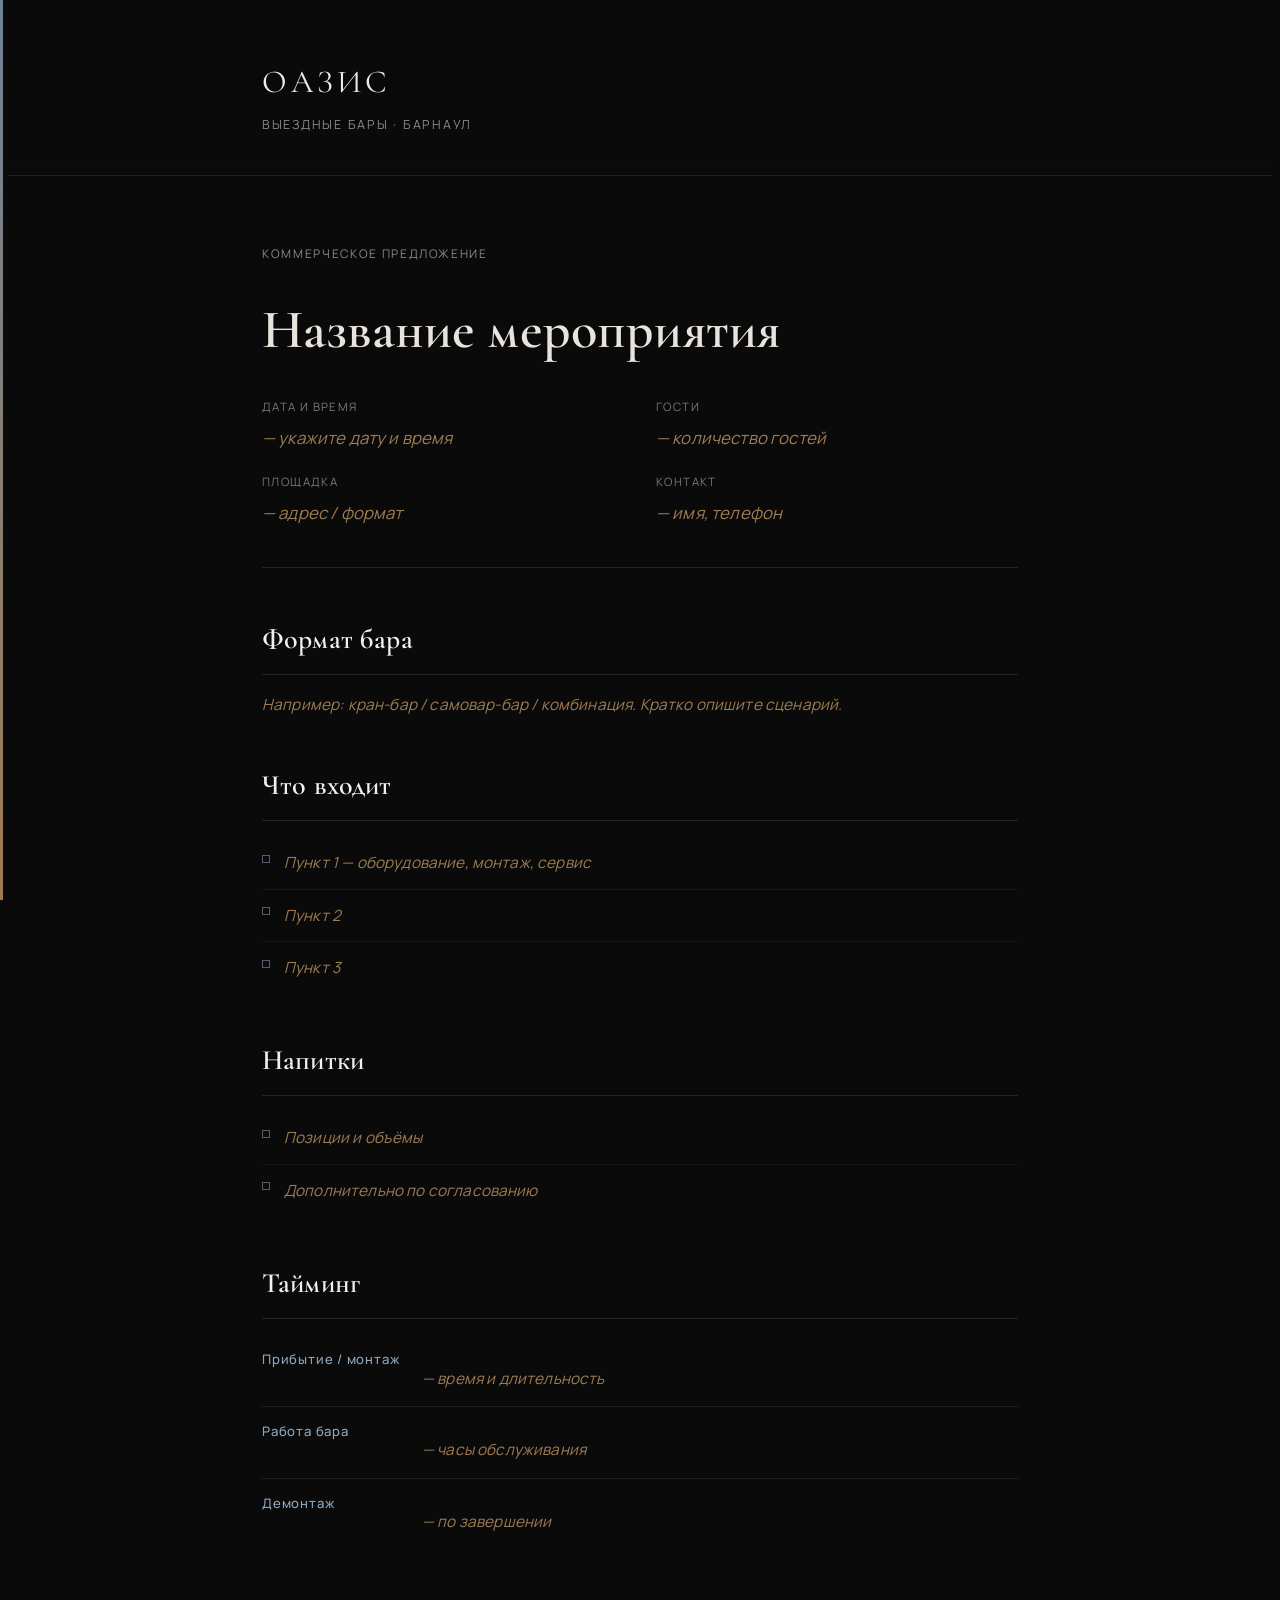
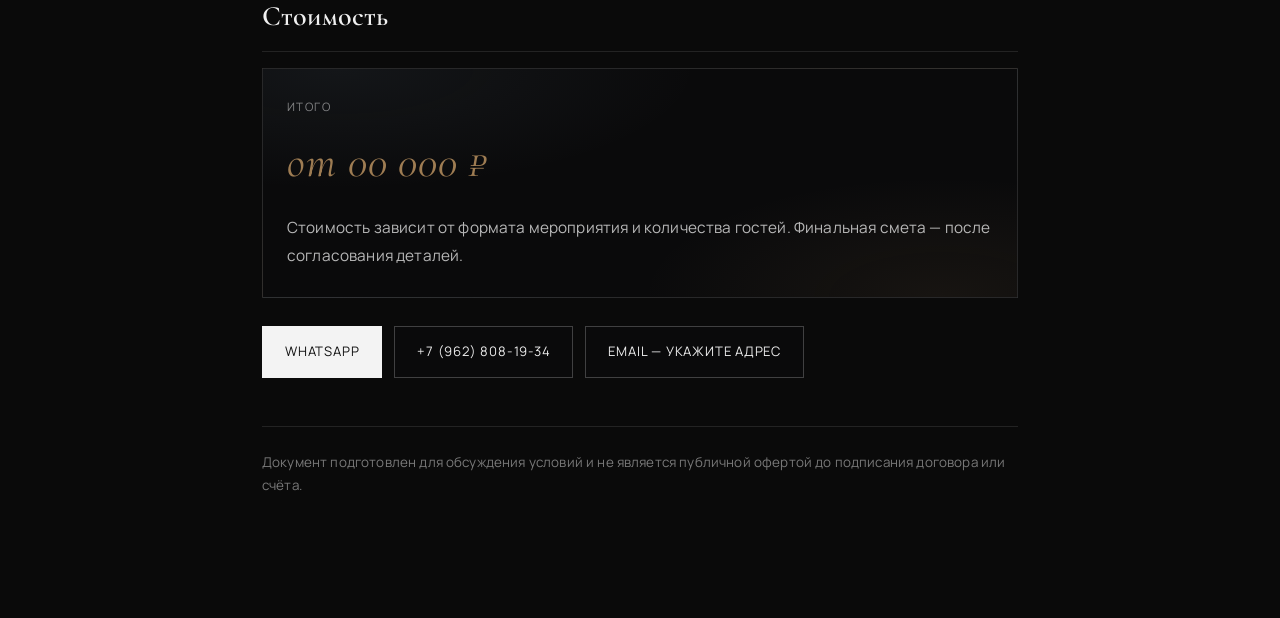
==== proposal-template.html @ 6811b1ee "Add files via upload" ====
<!DOCTYPE html>
<!--
  Шаблон КП «Оазис»: скопируйте proposal-template.html + proposal-template.css в новую папку
  и замените тексты внутри блоков. Дизайн совпадает с главной страницей (шрифты, фон, акценты).
-->
<html lang="ru">
<head>
  <meta charset="UTF-8">
  <meta name="viewport" content="width=device-width, initial-scale=1.0">
  <title>Коммерческое предложение — Оазис</title>
  <link href="https://fonts.googleapis.com/css2?family=Cormorant+Garamond:wght@500;600;700&family=Manrope:wght@400;500;600&display=swap" rel="stylesheet">
  <link rel="stylesheet" href="proposal-template.css">
</head>
<body class="proposal-page">

<div class="proposal-line" aria-hidden="true"></div>

<header class="proposal-header">
  <div class="proposal-container">
    <a href="index.html" class="proposal-brand proposal-brand--home" aria-label="Оазис — на главную страницу">ОАЗИС</a>
    <div class="proposal-tagline">Выездные бары · Барнаул</div>
  </div>
</header>

<main class="proposal-main">
  <div class="proposal-container">

    <p class="proposal-kicker">Коммерческое предложение</p>
    <!-- Замените заголовок на название мероприятия клиента -->
    <h1 class="proposal-event-title">Название мероприятия</h1>

    <div class="proposal-meta">
      <div class="proposal-meta-item">
        <label>Дата и время</label>
        <p><span class="proposal-placeholder">— укажите дату и время</span></p>
      </div>
      <div class="proposal-meta-item">
        <label>Гости</label>
        <p><span class="proposal-placeholder">— количество гостей</span></p>
      </div>
      <div class="proposal-meta-item">
        <label>Площадка</label>
        <p><span class="proposal-placeholder">— адрес / формат</span></p>
      </div>
      <div class="proposal-meta-item">
        <label>Контакт</label>
        <p><span class="proposal-placeholder">— имя, телефон</span></p>
      </div>
    </div>

    <section class="proposal-section" aria-labelledby="sec-format">
      <h2 id="sec-format">Формат бара</h2>
      <p><span class="proposal-placeholder">Например: кран-бар / самовар-бар / комбинация. Кратко опишите сценарий.</span></p>
    </section>

    <section class="proposal-section" aria-labelledby="sec-includes">
      <h2 id="sec-includes">Что входит</h2>
      <ul class="proposal-list">
        <li><span class="proposal-placeholder">Пункт 1 — оборудование, монтаж, сервис</span></li>
        <li><span class="proposal-placeholder">Пункт 2</span></li>
        <li><span class="proposal-placeholder">Пункт 3</span></li>
      </ul>
    </section>

    <section class="proposal-section" aria-labelledby="sec-drinks">
      <h2 id="sec-drinks">Напитки</h2>
      <ul class="proposal-list">
        <li><span class="proposal-placeholder">Позиции и объёмы</span></li>
        <li><span class="proposal-placeholder">Дополнительно по согласованию</span></li>
      </ul>
    </section>

    <section class="proposal-section" aria-labelledby="sec-timing">
      <h2 id="sec-timing">Тайминг</h2>
      <div class="proposal-timing">
        <div class="proposal-timing-row">
          <div class="proposal-time">Прибытие / монтаж</div>
          <p><span class="proposal-placeholder">— время и длительность</span></p>
        </div>
        <div class="proposal-timing-row">
          <div class="proposal-time">Работа бара</div>
          <p><span class="proposal-placeholder">— часы обслуживания</span></p>
        </div>
        <div class="proposal-timing-row">
          <div class="proposal-time">Демонтаж</div>
          <p><span class="proposal-placeholder">— по завершении</span></p>
        </div>
      </div>
    </section>

    <section class="proposal-section" aria-labelledby="sec-price">
      <h2 id="sec-price">Стоимость</h2>
      <div class="proposal-price-block">
        <div class="proposal-price-label">Итого</div>
        <div class="proposal-price-value"><span class="proposal-placeholder">от 00 000 ₽</span></div>
        <p class="proposal-price-note">Стоимость зависит от формата мероприятия и количества гостей. Финальная смета — после согласования деталей.</p>
      </div>

      <div class="proposal-cta">
        <a class="proposal-btn proposal-btn--primary" href="https://wa.me/79628081934" target="_blank" rel="noopener noreferrer">WhatsApp</a>
        <a class="proposal-btn" href="tel:+79628081934">+7 (962) 808-19-34</a>
        <a class="proposal-btn" href="#">Email — укажите адрес</a>
      </div>
    </section>

    <p class="proposal-footer-note">
      Документ подготовлен для обсуждения условий и не является публичной офертой до подписания договора или счёта.
    </p>

  </div>
</main>

</body>
</html>
---- proposal-template.css ----
/* Оазис — шаблон КП (тот же визуальный язык, что и на сайте) */
.proposal-page{
  --font-heading:'Cormorant Garamond',serif;
  --font-body:'Manrope',sans-serif;
  --text-main:rgba(255,255,255,0.92);
  --text-muted:rgba(255,255,255,0.7);
  --cold-accent:#8ca7bf;
  --warm-accent:#b8915f;
  background:#0a0a0a;
  color:var(--text-main);
  font-family:var(--font-body);
  line-height:1.65;
  letter-spacing:.01em;
  -webkit-font-smoothing:antialiased;
  min-height:100vh;
}

.proposal-page *{box-sizing:border-box;}

.proposal-line{
  position:fixed;
  left:0;
  top:0;
  width:3px;
  height:100vh;
  background:linear-gradient(#6f8398,#9f7a52);
  z-index:50;
}

.proposal-container{
  max-width:820px;
  margin:0 auto;
  padding:0 32px;
}

.proposal-header{
  padding:48px 0 40px;
  border-bottom:1px solid rgba(255,255,255,0.1);
  background:linear-gradient(180deg,rgba(8,8,9,0.5),transparent);
}

.proposal-brand{
  font-family:var(--font-heading);
  font-size:clamp(1.5rem,3vw,2rem);
  letter-spacing:.12em;
  color:#fff;
}

.proposal-brand--home{
  text-decoration:none;
  color:inherit;
  display:inline-block;
  transition:opacity .25s ease,color .25s ease;
}

.proposal-brand--home:hover{
  opacity:.9;
  color:rgba(252,248,242,0.98);
}

.proposal-tagline{
  margin-top:6px;
  font-size:.78rem;
  letter-spacing:.14em;
  text-transform:uppercase;
  color:rgba(255,255,255,0.52);
}

.proposal-main{
  padding:56px 0 100px;
}

.proposal-kicker{
  font-size:.74rem;
  letter-spacing:.14em;
  text-transform:uppercase;
  color:rgba(255,255,255,0.52);
  margin-bottom:14px;
}

.proposal-event-title{
  font-family:var(--font-heading);
  font-size:clamp(2.2rem,5vw,3.4rem);
  font-weight:600;
  line-height:1.12;
  color:rgba(241,236,229,0.96);
  margin-bottom:36px;
}

.proposal-meta{
  display:grid;
  grid-template-columns:1fr 1fr;
  gap:20px 32px;
  margin-bottom:48px;
  padding-bottom:40px;
  border-bottom:1px solid rgba(255,255,255,0.1);
}

.proposal-meta-item label{
  display:block;
  font-size:.72rem;
  letter-spacing:.12em;
  text-transform:uppercase;
  color:rgba(255,255,255,0.45);
  margin-bottom:8px;
}

.proposal-meta-item p{
  margin:0;
  font-size:1.05rem;
  color:rgba(255,255,255,0.88);
}

.proposal-section{
  margin-bottom:44px;
}

.proposal-section h2{
  font-family:var(--font-heading);
  font-size:clamp(1.35rem,2.4vw,1.75rem);
  font-weight:600;
  color:rgba(255,255,255,0.94);
  margin-bottom:16px;
  padding-bottom:12px;
  border-bottom:1px solid rgba(255,255,255,0.1);
}

.proposal-section p,
.proposal-section li{
  color:var(--text-muted);
  font-size:clamp(.95rem,1.2vw,1.05rem);
  line-height:1.78;
}

.proposal-section p{margin-bottom:12px;}
.proposal-section p:last-child{margin-bottom:0;}

.proposal-list{
  list-style:none;
  margin:0;
  padding:0;
}

.proposal-list li{
  position:relative;
  padding:12px 0 12px 22px;
  border-bottom:1px solid rgba(255,255,255,0.06);
}

.proposal-list li:last-child{border-bottom:none;}

.proposal-list li::before{
  content:"";
  position:absolute;
  left:0;
  top:1.15em;
  width:6px;
  height:6px;
  border:1px solid rgba(140,167,191,0.55);
}

.proposal-timing{
  display:grid;
  gap:0;
}

.proposal-timing-row{
  display:grid;
  grid-template-columns:140px 1fr;
  gap:20px;
  padding:14px 0;
  border-bottom:1px solid rgba(255,255,255,0.08);
}

.proposal-timing-row:last-child{border-bottom:none;}

.proposal-time{
  font-size:.82rem;
  letter-spacing:.06em;
  color:var(--cold-accent);
  font-weight:500;
}

.proposal-price-block{
  margin-top:8px;
  padding:28px 24px;
  border:1px solid rgba(255,255,255,0.12);
  background:
    radial-gradient(600px 200px at 10% 0%,rgba(140,167,191,0.08),transparent 60%),
    radial-gradient(500px 200px at 90% 100%,rgba(184,145,95,0.08),transparent 60%),
    rgba(12,12,14,0.55);
  transition:border-color .25s ease,transform .25s ease,box-shadow .25s ease;
}

.proposal-price-block:hover{
  border-color:rgba(255,255,255,0.2);
  transform:translateY(-2px);
  box-shadow:0 18px 48px rgba(0,0,0,0.35);
}

.proposal-price-label{
  font-size:.72rem;
  letter-spacing:.12em;
  text-transform:uppercase;
  color:rgba(255,255,255,0.48);
  margin-bottom:10px;
}

.proposal-price-value{
  font-family:var(--font-heading);
  font-size:clamp(2rem,4vw,2.75rem);
  color:rgba(241,236,229,0.96);
  letter-spacing:.02em;
  margin-bottom:8px;
}

.proposal-price-note{
  font-size:.88rem;
  color:rgba(255,255,255,0.52);
  line-height:1.65;
}

.proposal-cta{
  display:flex;
  flex-wrap:wrap;
  gap:12px;
  margin-top:28px;
}

.proposal-btn{
  display:inline-flex;
  align-items:center;
  justify-content:center;
  padding:14px 22px;
  text-decoration:none;
  font-size:.82rem;
  letter-spacing:.06em;
  text-transform:uppercase;
  border:1px solid rgba(255,255,255,0.22);
  color:rgba(255,255,255,0.92);
  background:rgba(12,12,14,0.55);
  transition:border-color .25s ease,background .25s ease,color .25s ease,transform .25s ease;
}

.proposal-btn:hover{
  transform:translateY(-2px);
  border-color:rgba(255,255,255,0.38);
  background:rgba(18,18,20,0.85);
  color:#fff;
}

.proposal-btn--primary{
  background:rgba(255,255,255,0.95);
  color:#111;
  border-color:transparent;
}

.proposal-btn--primary:hover{
  background:#fff;
}

.proposal-footer-note{
  margin-top:48px;
  padding-top:24px;
  border-top:1px solid rgba(255,255,255,0.1);
  font-size:.84rem;
  color:rgba(255,255,255,0.45);
  line-height:1.7;
}

.proposal-placeholder{
  color:rgba(184,145,95,0.85);
  font-style:italic;
}

@media(max-width:720px){
  .proposal-container{padding:0 20px;}
  .proposal-meta{grid-template-columns:1fr;}
  .proposal-timing-row{grid-template-columns:1fr;gap:6px;}
  .proposal-cta{flex-direction:column;}
  .proposal-btn{width:100%;}
}

@media print{
  .proposal-line{display:none;}
  .proposal-page{background:#fff;color:#111;}
  .proposal-brand,.proposal-event-title,.proposal-section h2,.proposal-price-value{color:#111;}
  .proposal-section p,.proposal-section li,.proposal-meta-item p,.proposal-price-note,.proposal-footer-note{color:#333;}
  .proposal-header,.proposal-meta,.proposal-section h2{border-color:#ddd;}
  .proposal-price-block{border-color:#ccc;background:#f9f9f9;}
  .proposal-btn{border-color:#ccc;color:#111;}
}
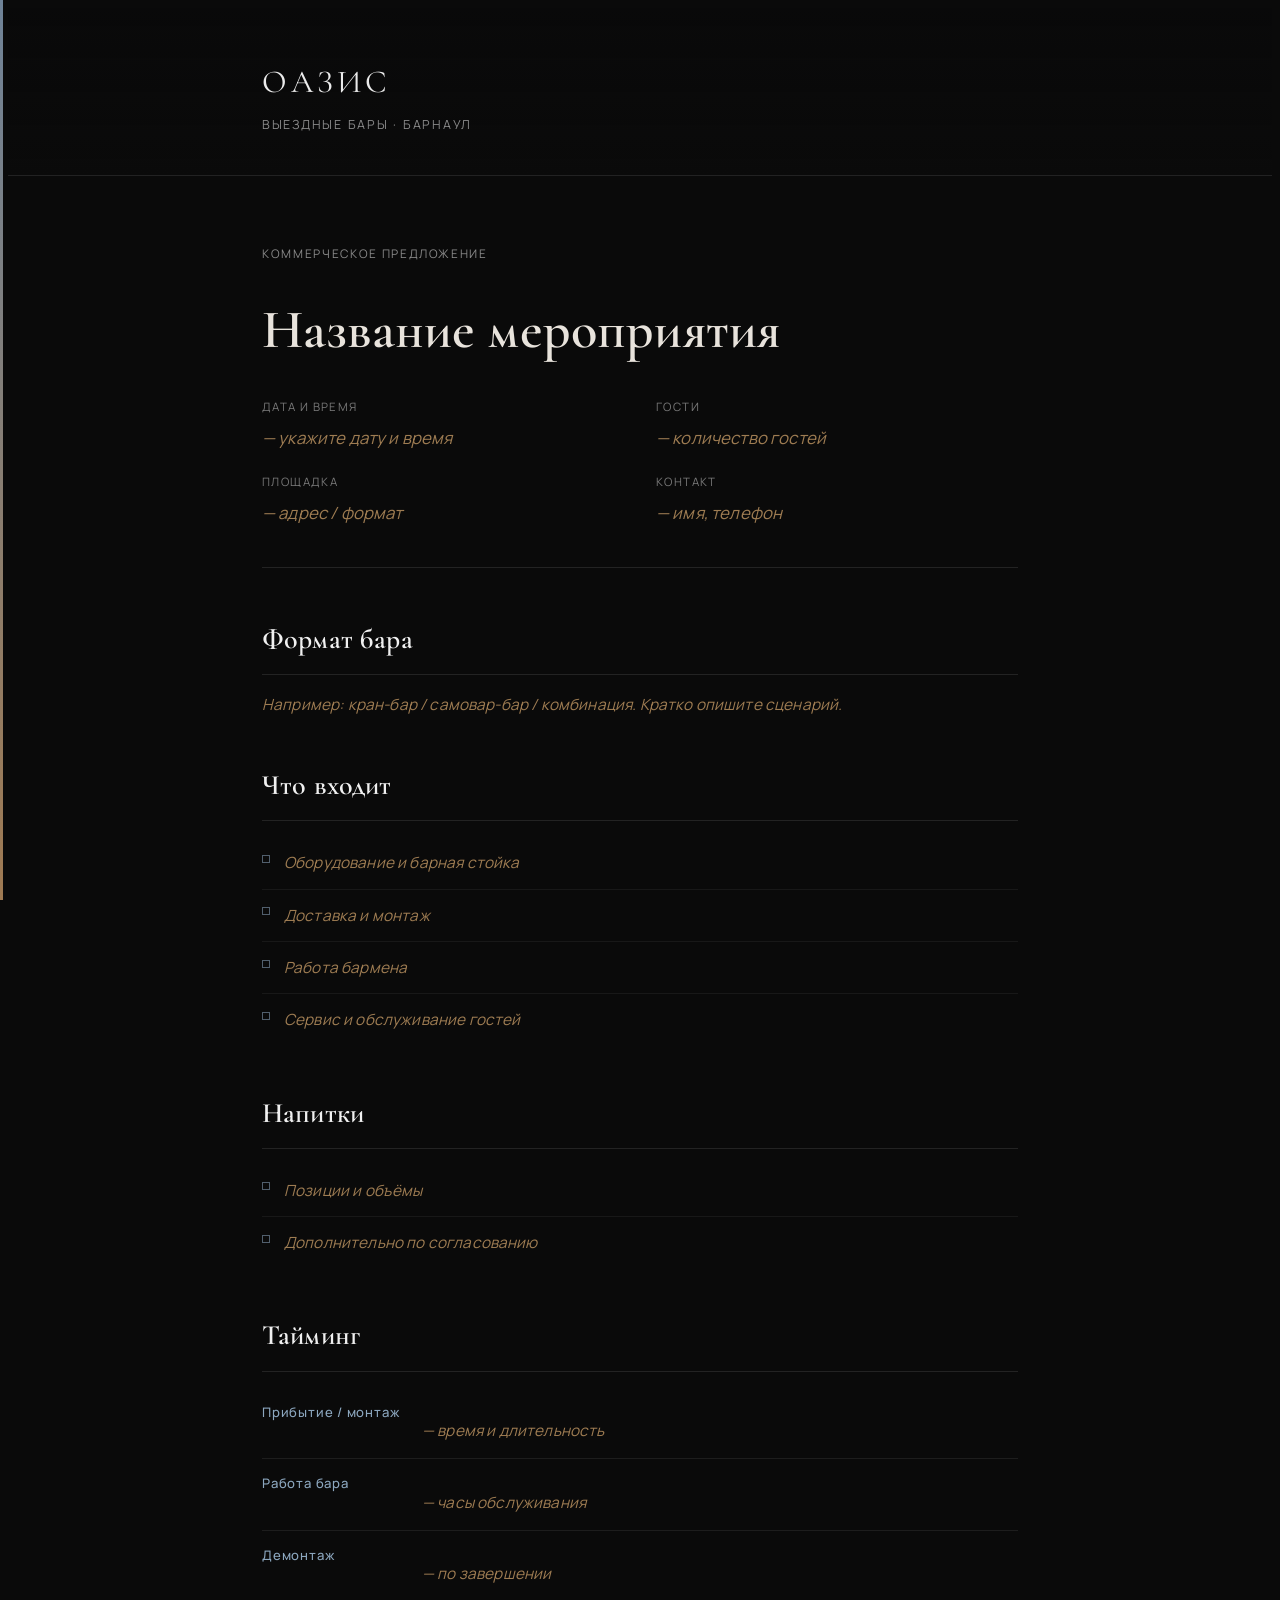
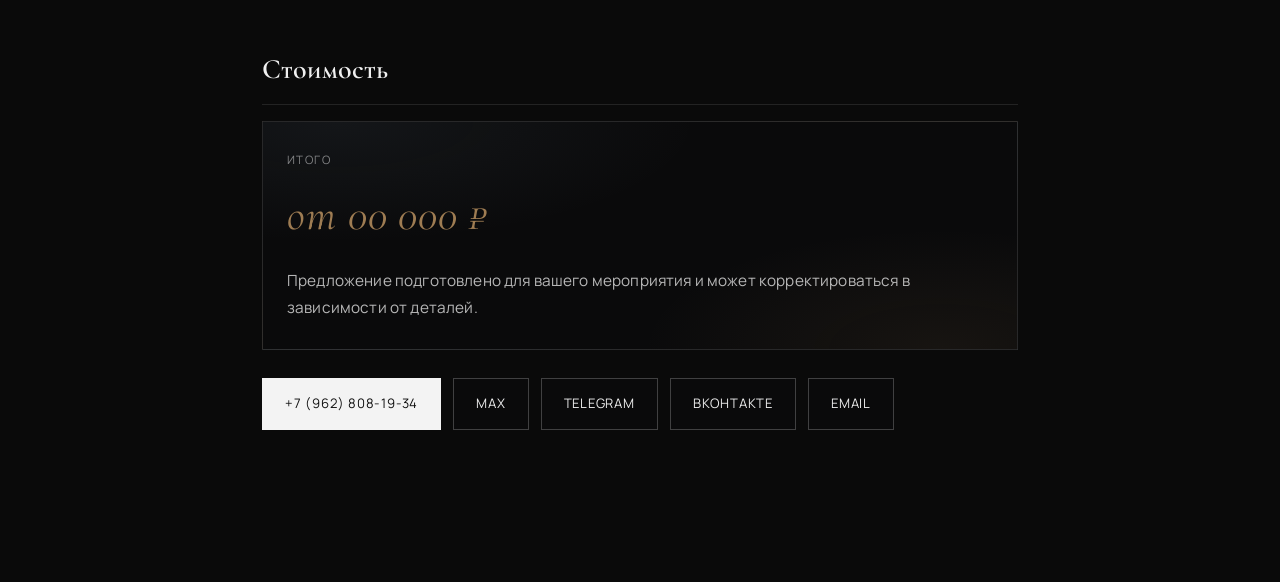
==== commit 0238a64c: "Add files via upload" ====
--- a/proposal-template.html
+++ b/proposal-template.html
@@ -56,9 +56,10 @@
     <section class="proposal-section" aria-labelledby="sec-includes">
       <h2 id="sec-includes">Что входит</h2>
       <ul class="proposal-list">
-        <li><span class="proposal-placeholder">Пункт 1 — оборудование, монтаж, сервис</span></li>
-        <li><span class="proposal-placeholder">Пункт 2</span></li>
-        <li><span class="proposal-placeholder">Пункт 3</span></li>
+        <li><span class="proposal-placeholder">Оборудование и барная стойка</span></li>
+        <li><span class="proposal-placeholder">Доставка и монтаж</span></li>
+        <li><span class="proposal-placeholder">Работа бармена</span></li>
+        <li><span class="proposal-placeholder">Сервис и обслуживание гостей</span></li>
       </ul>
     </section>
 
@@ -93,19 +94,17 @@
       <div class="proposal-price-block">
         <div class="proposal-price-label">Итого</div>
         <div class="proposal-price-value"><span class="proposal-placeholder">от 00 000 ₽</span></div>
-        <p class="proposal-price-note">Стоимость зависит от формата мероприятия и количества гостей. Финальная смета — после согласования деталей.</p>
+        <p class="proposal-price-note">Предложение подготовлено для вашего мероприятия и может корректироваться в зависимости от деталей.</p>
       </div>
 
       <div class="proposal-cta">
-        <a class="proposal-btn proposal-btn--primary" href="https://wa.me/79628081934" target="_blank" rel="noopener noreferrer">WhatsApp</a>
-        <a class="proposal-btn" href="tel:+79628081934">+7 (962) 808-19-34</a>
-        <a class="proposal-btn" href="#">Email — укажите адрес</a>
+        <a class="proposal-btn proposal-btn--primary" href="tel:+79628081934">+7 (962) 808-19-34</a>
+        <a class="proposal-btn" href="https://max.ru/">Max</a>
+        <a class="proposal-btn" href="https://t.me/oasisbar22">Telegram</a>
+        <a class="proposal-btn"href="https://vk.com/write102129927">Вконтакте</a>
+        <a class="proposal-btn" href="mailto:3669817@gmail.com">Email</a>
       </div>
     </section>
-
-    <p class="proposal-footer-note">
-      Документ подготовлен для обсуждения условий и не является публичной офертой до подписания договора или счёта.
-    </p>
 
   </div>
 </main>
